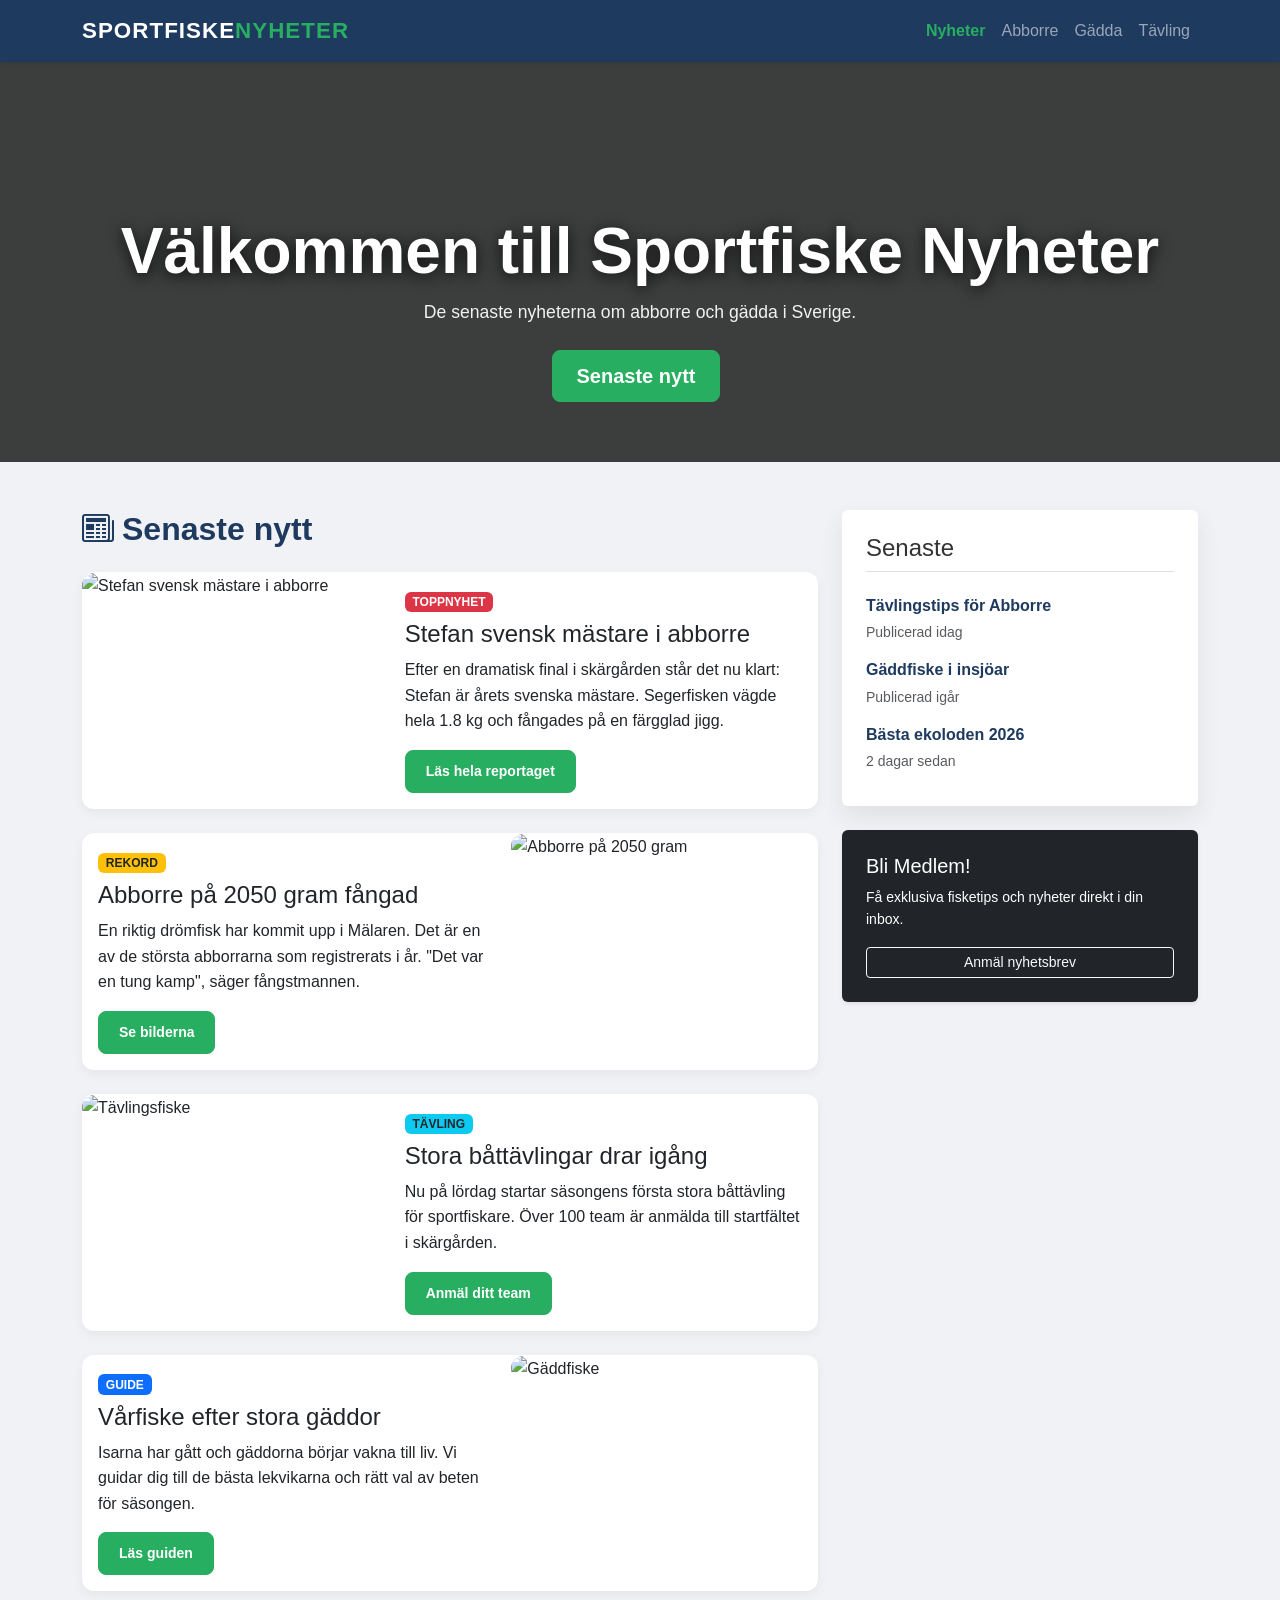
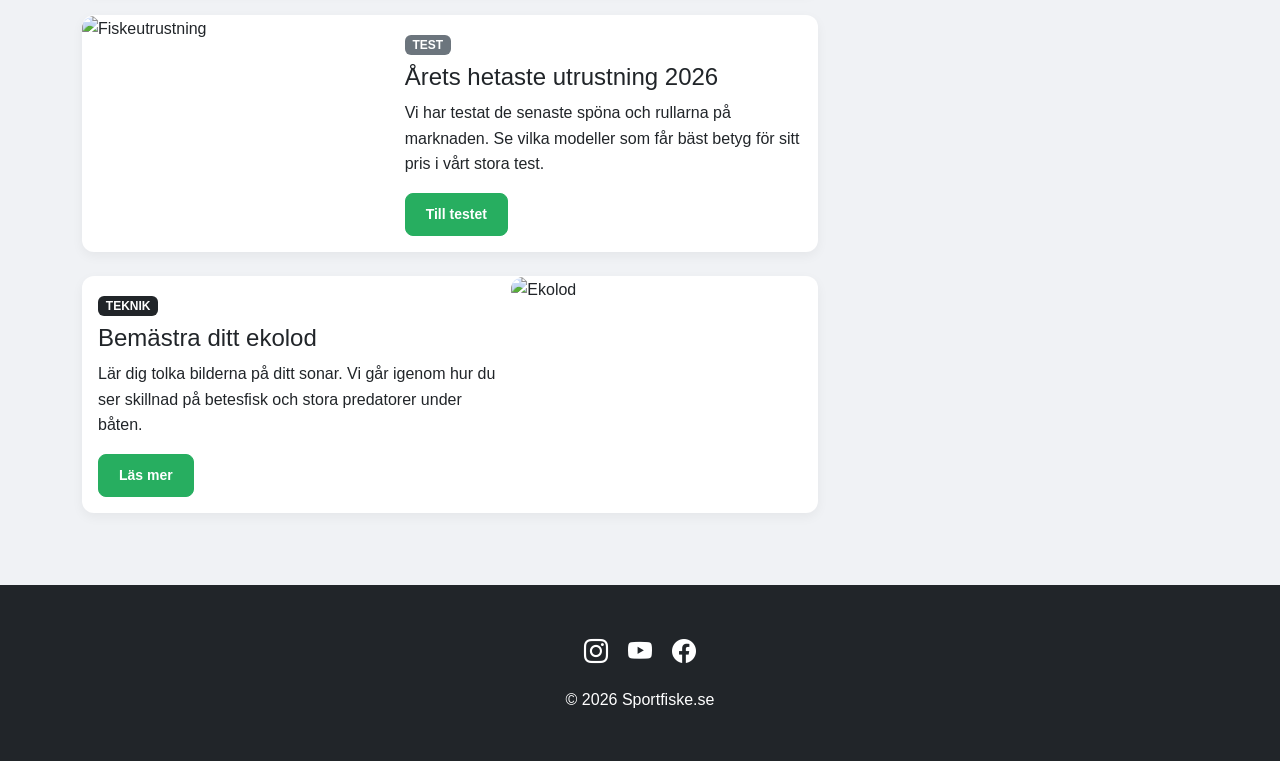
==== index.html @ 0c0eb172 "init project structure" ====
<!DOCTYPE html>
<html lang="sv">
<head>
    <meta charset="UTF-8">
    <meta name="viewport" content="width=device-width, initial-scale=1.0">
    <title>Sportfiske Nyheter - Abborre & Gädda</title>
    <!-- Bootstrap 5 CSS via CDN -->
    <link href="https://cdn.jsdelivr.net/npm/bootstrap@5.3.2/dist/css/bootstrap.min.css" rel="stylesheet">
    <!-- Bootstrap Icons via CDN -->
    <link rel="stylesheet" href="https://cdn.jsdelivr.net/npm/bootstrap-icons@1.11.1/font/bootstrap-icons.css">
    <!-- Custom CSS -->
    <link rel="stylesheet" href="styles.css">
</head>
<body>

    <!-- Navbar - Här har jag byggt navbaren med Bootstrap för att få den responsiv och snygg på alla skärmar -->
    <nav class="navbar navbar-expand-lg navbar-dark shadow-sm">
        <div class="container">
            <a class="navbar-brand logo-text" href="index.html">
                SPORTFISKE<span>NYHETER</span>
            </a>
            <button class="navbar-toggler" type="button" data-bs-toggle="collapse" data-bs-target="#navbarNav" aria-controls="navbarNav" aria-expanded="false" aria-label="Toggle navigation">
                <span class="navbar-toggler-icon"></span>
            </button>
            <div class="collapse navbar-collapse" id="navbarNav">
                <ul class="navbar-nav ms-auto">
                    <li class="nav-item">
                        <a class="nav-link active" aria-current="page" href="index.html">Nyheter</a>
                    </li>
                    <li class="nav-item">
                        <a class="nav-link" href="abborre.html">Abborre</a>
                    </li>
                    <li class="nav-item">
                        <a class="nav-link" href="gadda.html">Gädda</a>
                    </li>
                    <li class="nav-item">
                        <a class="nav-link" href="tavling.html">Tävling</a>
                    </li>
                </ul>
            </div>
        </div>
    </nav>

    <!-- Hero-sektionen - Jag använder en overlay här för att texten ska synas bra mot bakgrundsbilden -->
    <header class="hero-section text-center">
        <div class="container">
            <h1 class="display-3">Välkommen till Sportfiske Nyheter</h1>
            <p>De senaste nyheterna om abborre och gädda i Sverige.</p>
            <div class="mt-4">
                <a href="#nyheter" class="btn btn-success btn-lg px-4 me-md-2">Senaste nytt</a>
            </div>
        </div>
    </header>

    <!-- Main Content & Sidebar - Här använder jag Bootstrap grid för att dela upp sidan i en huvuddel och en sidebar -->
    <div class="container my-5">
        <div class="row">
            <!-- Main Content (Left) -->
            <main class="col-lg-8" id="nyheter">
                <h2 class="mb-4"><i class="bi bi-newspaper me-2"></i>Senaste nytt</h2>
                
                <!-- Artikel 1: Stefan - Här använder jag Bootstrap cards för att visa nyheter på ett snyggt sätt -->
                <article class="card mb-4 overflow-hidden position-relative">
                    <div class="row g-0">
                        <div class="col-md-5">
                            <img src="abborredubbel.jpeg" class="img-fluid rounded h-100 object-fit-cover w-100" alt="Stefan svensk mästare i abborre">
                        </div>
                        <div class="col-md-7">
                            <div class="card-body">
                                <span class="badge bg-danger mb-2">TOPPNYHET</span>
                                <h3 class="card-title h4">Stefan svensk mästare i abborre</h3>
                                <p class="card-text">Efter en dramatisk final i skärgården står det nu klart: Stefan är årets svenska mästare. Segerfisken vägde hela 1.8 kg och fångades på en färgglad jigg.</p>
                                <a href="abborre.html" class="btn btn-success btn-sm stretched-link">Läs hela reportaget</a>
                            </div>
                        </div>
                    </div>
                </article>

                <!-- Artikel 2: Rekordabborre -->
                <article class="card mb-4 overflow-hidden position-relative">
                    <div class="row g-0 flex-md-row-reverse">
                        <div class="col-md-5">
                            <img src="abborre.jpg" class="img-fluid rounded h-100 object-fit-cover w-100" alt="Abborre på 2050 gram">
                        </div>
                        <div class="col-md-7">
                            <div class="card-body">
                                <span class="badge bg-warning text-dark mb-2">REKORD</span>
                                <h3 class="card-title h4">Abborre på 2050 gram fångad</h3>
                                <p class="card-text">En riktig drömfisk har kommit upp i Mälaren. Det är en av de största abborrarna som registrerats i år. "Det var en tung kamp", säger fångstmannen.</p>
                                <a href="rekord-abborre.html" class="btn btn-success btn-sm stretched-link">Se bilderna</a>
                            </div>
                        </div>
                    </div>
                </article>

                <!-- Artikel 3: Tävling -->
                <article class="card mb-4 overflow-hidden position-relative">
                    <div class="row g-0">
                        <div class="col-md-5">
                            <img src="boatcompetion.jpeg" class="img-fluid rounded h-100 object-fit-cover w-100" alt="Tävlingsfiske">
                        </div>
                        <div class="col-md-7">
                            <div class="card-body">
                                <span class="badge bg-info text-dark mb-2">TÄVLING</span>
                                <h3 class="card-title h4">Stora båttävlingar drar igång</h3>
                                <p class="card-text">Nu på lördag startar säsongens första stora båttävling för sportfiskare. Över 100 team är anmälda till startfältet i skärgården.</p>
                                <a href="tavling-artikel.html" class="btn btn-success btn-sm stretched-link">Anmäl ditt team</a>
                            </div>
                        </div>
                    </div>
                </article>

                <!-- Artikel 4: Gäddfiske -->
                <article class="card mb-4 overflow-hidden position-relative">
                    <div class="row g-0 flex-md-row-reverse">
                        <div class="col-md-5">
                            <img src="gadda.jpeg" class="img-fluid rounded h-100 object-fit-cover w-100" alt="Gäddfiske">
                        </div>
                        <div class="col-md-7">
                            <div class="card-body">
                                <span class="badge bg-primary mb-2">GUIDE</span>
                                <h3 class="card-title h4">Vårfiske efter stora gäddor</h3>
                                <p class="card-text">Isarna har gått och gäddorna börjar vakna till liv. Vi guidar dig till de bästa lekvikarna och rätt val av beten för säsongen.</p>
                                <a href="gadda.html" class="btn btn-success btn-sm stretched-link">Läs guiden</a>
                            </div>
                        </div>
                    </div>
                </article>

                <!-- Artikel 5: Utrustning -->
                <article class="card mb-4 overflow-hidden position-relative">
                    <div class="row g-0">
                        <div class="col-md-5">
                            <img src="rods.jpeg" class="img-fluid rounded h-100 object-fit-cover w-100" alt="Fiskeutrustning">
                        </div>
                        <div class="col-md-7">
                            <div class="card-body">
                                <span class="badge bg-secondary mb-2">TEST</span>
                                <h3 class="card-title h4">Årets hetaste utrustning 2026</h3>
                                <p class="card-text">Vi har testat de senaste spöna och rullarna på marknaden. Se vilka modeller som får bäst betyg för sitt pris i vårt stora test.</p>
                                <a href="utrustning.html" class="btn btn-success btn-sm stretched-link">Till testet</a>
                            </div>
                        </div>
                    </div>
                </article>

                <!-- Artikel 6: Ekolod -->
                <article class="card mb-4 overflow-hidden position-relative">
                    <div class="row g-0 flex-md-row-reverse">
                        <div class="col-md-5">
                            <img src="sonar.jpeg" class="img-fluid rounded h-100 object-fit-cover w-100" alt="Ekolod">
                        </div>
                        <div class="col-md-7">
                            <div class="card-body">
                                <span class="badge bg-dark mb-2">TEKNIK</span>
                                <h3 class="card-title h4">Bemästra ditt ekolod</h3>
                                <p class="card-text">Lär dig tolka bilderna på ditt sonar. Vi går igenom hur du ser skillnad på betesfisk och stora predatorer under båten.</p>
                                <a href="ekolod.html" class="btn btn-success btn-sm stretched-link">Läs mer</a>
                            </div>
                        </div>
                    </div>
                </article>

            </main>

            <!-- Sidebar (Right) - En enkel sidebar med senaste nytt för att fylla ut sidan -->
            <aside class="col-lg-4">
                <div class="p-4 bg-white rounded">
                    <h3 class="h4 mb-3 border-bottom pb-2">Senaste</h3>
                    <div class="list-group list-group-flush">
                        <a href="abborre.html" class="list-group-item list-group-item-action border-0 px-0">
                            <div class="d-flex w-100 justify-content-between">
                                <h6 class="mb-1">Tävlingstips för Abborre</h6>
                            </div>
                            <small class="text-muted">Publicerad idag</small>
                        </a>
                        <a href="gadda.html" class="list-group-item list-group-item-action border-0 px-0">
                            <div class="d-flex w-100 justify-content-between">
                                <h6 class="mb-1">Gäddfiske i insjöar</h6>
                            </div>
                            <small class="text-muted">Publicerad igår</small>
                        </a>
                        <a href="ekolod.html" class="list-group-item list-group-item-action border-0 px-0">
                            <div class="d-flex w-100 justify-content-between">
                                <h6 class="mb-1">Bästa ekoloden 2026</h6>
                            </div>
                            <small class="text-muted">2 dagar sedan</small>
                        </a>
                    </div>
                </div>

                <!-- Extra Sidebar Box -->
                <div class="mt-4 p-4 bg-dark text-white rounded shadow-sm">
                    <h4 class="h5">Bli Medlem!</h4>
                    <p class="small">Få exklusiva fisketips och nyheter direkt i din inbox.</p>
                    <button class="btn btn-outline-light btn-sm w-100">Anmäl nyhetsbrev</button>
                </div>
            </aside>
        </div>
    </div>

    <!-- Footer - En enkel mörk footer med sociala ikoner som jag lagt till på alla sidor -->
    <footer class="bg-dark text-white py-5 text-center mt-5">
        <div class="container">
            <div class="mb-3">
                <a href="#" class="text-white me-3 text-decoration-none"><i class="bi bi-instagram fs-4"></i></a>
                <a href="#" class="text-white me-3 text-decoration-none"><i class="bi bi-youtube fs-4"></i></a>
                <a href="#" class="text-white text-decoration-none"><i class="bi bi-facebook fs-4"></i></a>
            </div>
            <p class="mb-0">&copy; 2026 Sportfiske.se</p>
        </div>
    </footer>

    <!-- Bootstrap 5 JS via CDN -->
    <script src="https://cdn.jsdelivr.net/npm/bootstrap@5.3.2/dist/js/bootstrap.bundle.min.js"></script>
</body>
</html>
---- styles.css ----
/* Custom styles for Sportfiske Nyheter */

body {
    font-family: 'Segoe UI', Roboto, Helvetica, Arial, sans-serif;
    background-color: #f0f2f5;
    color: #333;
    line-height: 1.6;
}

/* Den här färgen valde jag för att den känns seriös och passar sportfiske-temat */
h1, h2, h3, h4, h5, h6 {
    font-weight: 700;
    color: #1E3A5F;
}

.logo-text {
    font-weight: 800;
    font-size: 1.4rem;
    letter-spacing: 1px;
    color: white;
}

.logo-text span {
    color: #27ae60;
}

section {
    margin-bottom: 40px;
}

/* Jag valde en gradient här för att navbaren ska kännas lite modernare */
.navbar {
    background: #1E3A5F;
    box-shadow: 0 4px 15px rgba(0,0,0,0.2);
}

.navbar-brand {
    font-weight: 700;
    letter-spacing: 1px;
}

.nav-link {
    transition: 0.2s;
}

.nav-link:hover {
    color: #27ae60 !important;
}

.nav-link.active {
    color: #27ae60 !important;
    font-weight: 600;
}

/* Här fixar jag så att texten i hero-sektionen alltid hamnar längst ner i bilden */
.hero-section {
    position: relative;
    background: url('abborre.jpg');
    background-size: cover;
    background-position: center;
    color: white;
    height: 400px;
    display: flex;
    align-items: flex-end;
    padding-bottom: 60px;
    margin-bottom: 0;
}

.hero-section::before {
    content: "";
    position: absolute;
    inset: 0;
    background: rgba(0,0,0,0.75); /* starkare än tidigare */
}

.hero-section .container {
    position: relative;
    z-index: 2;
}

.hero-section h1 {
    color: #ffffff;
    font-weight: 800;
    text-shadow: 0 3px 15px rgba(0,0,0,0.8);
}

.hero-section p {
    color: #f1f1f1;
    font-size: 1.1rem;
}

.object-fit-cover {
    object-fit: cover;
}

/* Förbättrade cards */
.card {
    border-radius: 12px;
    border: none;
    box-shadow: 0 4px 12px rgba(0,0,0,0.05);
    transition: all 0.3s ease;
}

/* Här sätter jag lite hover-effekt på cards för att få mer liv i sidan när man hovrar */
.card:hover {
    transform: translateY(-6px);
    box-shadow: 0 15px 30px rgba(0,0,0,0.15);
    cursor: pointer;
}

/* Sidebar styling */
aside .bg-white, aside .card {
    box-shadow: 0 10px 25px rgba(0,0,0,0.08) !important;
}

/* Custom button color to match fishing theme */
/* Den här gröna färgen använder jag för alla knappar för att matcha accentfärgen i loggan */
.btn-success {
    background-color: #27ae60;
    border-color: #27ae60;
    padding: 10px 20px;
    font-weight: 600;
    border-radius: 8px;
    transition: all 0.2s ease;
}

.btn-success:hover {
    background-color: #219150;
    border-color: #219150;
    transform: scale(1.02);
}

/* Bildjusteringar */
.img-fluid.rounded {
    border-radius: 12px !important;
}
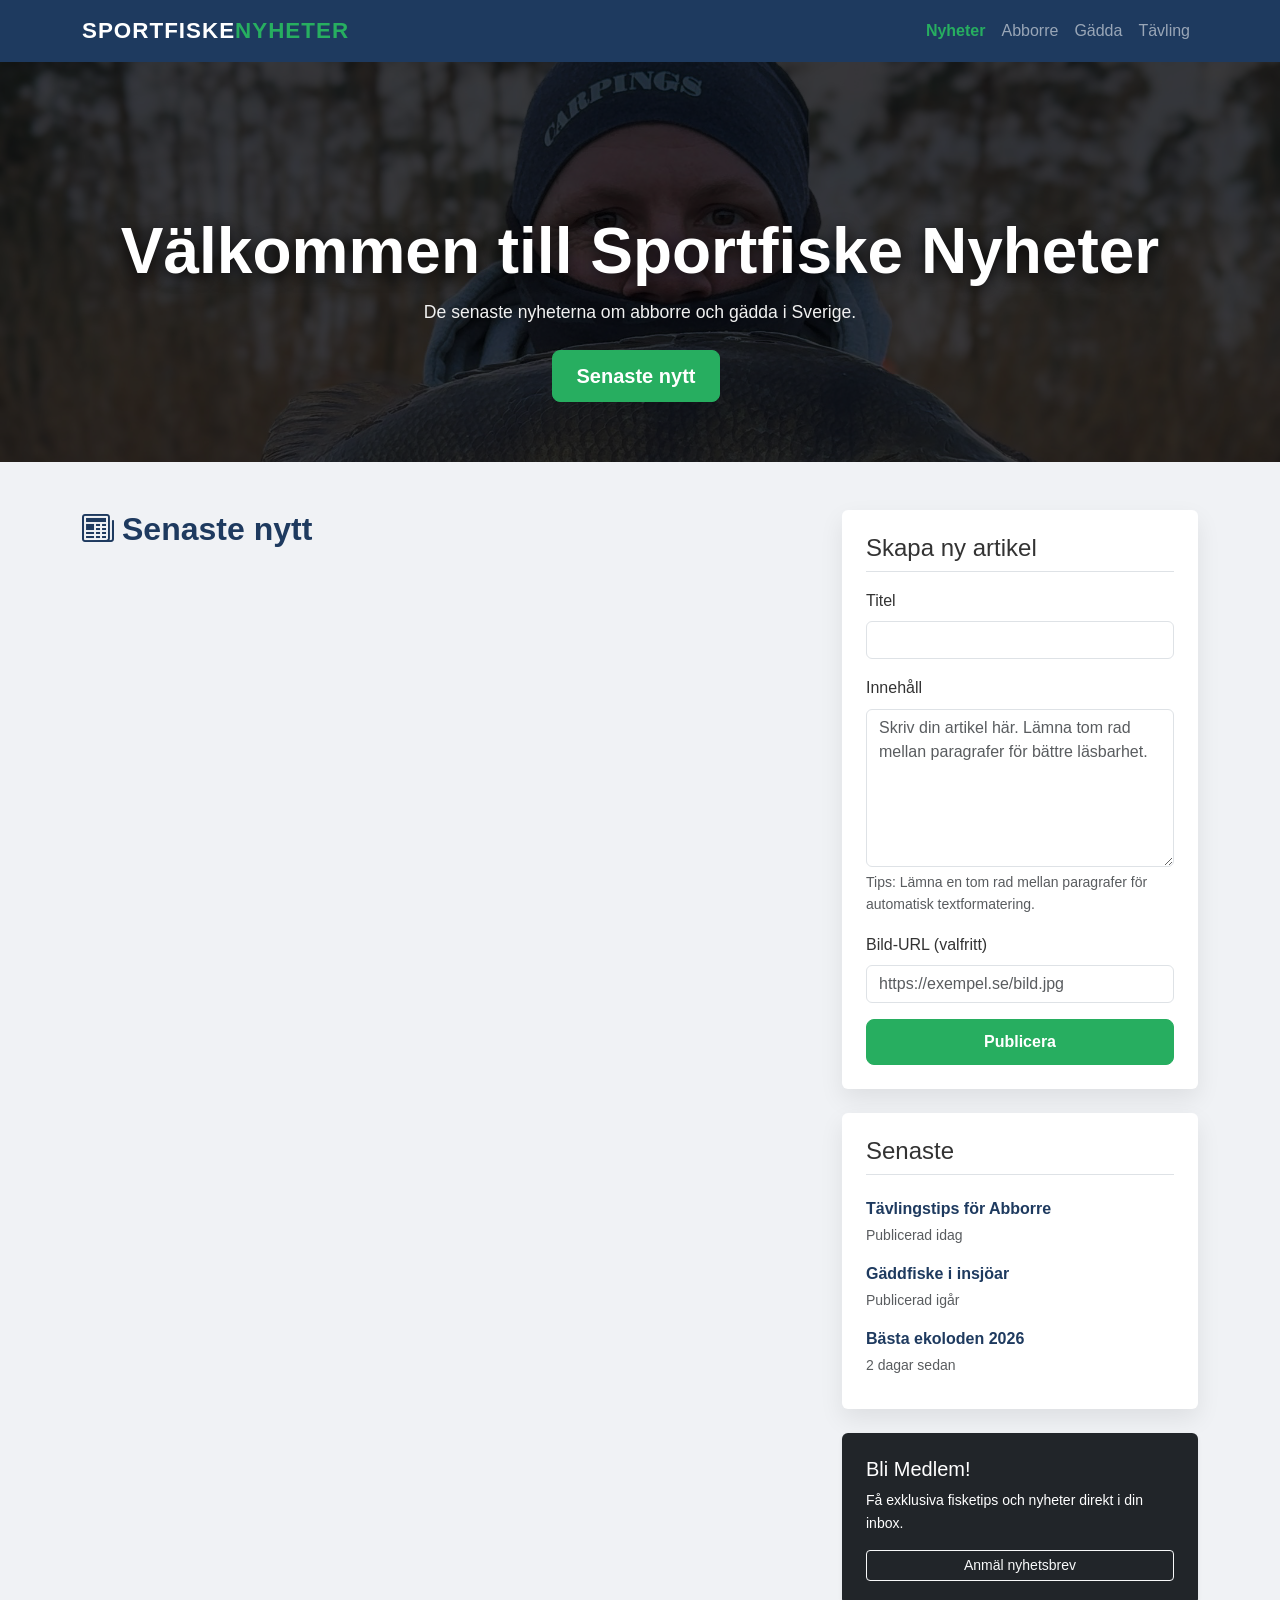
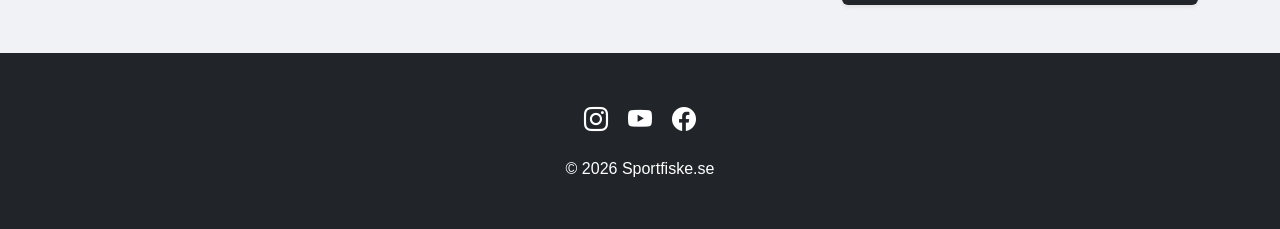
==== commit 40fae67d: "Lade till huvudsidan för sportfiske nyheter" ====
--- a/index.html
+++ b/index.html
@@ -59,112 +59,35 @@
             <main class="col-lg-8" id="nyheter">
                 <h2 class="mb-4"><i class="bi bi-newspaper me-2"></i>Senaste nytt</h2>
                 
-                <!-- Artikel 1: Stefan - Här använder jag Bootstrap cards för att visa nyheter på ett snyggt sätt -->
-                <article class="card mb-4 overflow-hidden position-relative">
-                    <div class="row g-0">
-                        <div class="col-md-5">
-                            <img src="abborredubbel.jpeg" class="img-fluid rounded h-100 object-fit-cover w-100" alt="Stefan svensk mästare i abborre">
-                        </div>
-                        <div class="col-md-7">
-                            <div class="card-body">
-                                <span class="badge bg-danger mb-2">TOPPNYHET</span>
-                                <h3 class="card-title h4">Stefan svensk mästare i abborre</h3>
-                                <p class="card-text">Efter en dramatisk final i skärgården står det nu klart: Stefan är årets svenska mästare. Segerfisken vägde hela 1.8 kg och fångades på en färgglad jigg.</p>
-                                <a href="abborre.html" class="btn btn-success btn-sm stretched-link">Läs hela reportaget</a>
-                            </div>
-                        </div>
-                    </div>
-                </article>
-
-                <!-- Artikel 2: Rekordabborre -->
-                <article class="card mb-4 overflow-hidden position-relative">
-                    <div class="row g-0 flex-md-row-reverse">
-                        <div class="col-md-5">
-                            <img src="abborre.jpg" class="img-fluid rounded h-100 object-fit-cover w-100" alt="Abborre på 2050 gram">
-                        </div>
-                        <div class="col-md-7">
-                            <div class="card-body">
-                                <span class="badge bg-warning text-dark mb-2">REKORD</span>
-                                <h3 class="card-title h4">Abborre på 2050 gram fångad</h3>
-                                <p class="card-text">En riktig drömfisk har kommit upp i Mälaren. Det är en av de största abborrarna som registrerats i år. "Det var en tung kamp", säger fångstmannen.</p>
-                                <a href="rekord-abborre.html" class="btn btn-success btn-sm stretched-link">Se bilderna</a>
-                            </div>
-                        </div>
-                    </div>
-                </article>
-
-                <!-- Artikel 3: Tävling -->
-                <article class="card mb-4 overflow-hidden position-relative">
-                    <div class="row g-0">
-                        <div class="col-md-5">
-                            <img src="boatcompetion.jpeg" class="img-fluid rounded h-100 object-fit-cover w-100" alt="Tävlingsfiske">
-                        </div>
-                        <div class="col-md-7">
-                            <div class="card-body">
-                                <span class="badge bg-info text-dark mb-2">TÄVLING</span>
-                                <h3 class="card-title h4">Stora båttävlingar drar igång</h3>
-                                <p class="card-text">Nu på lördag startar säsongens första stora båttävling för sportfiskare. Över 100 team är anmälda till startfältet i skärgården.</p>
-                                <a href="tavling-artikel.html" class="btn btn-success btn-sm stretched-link">Anmäl ditt team</a>
-                            </div>
-                        </div>
-                    </div>
-                </article>
-
-                <!-- Artikel 4: Gäddfiske -->
-                <article class="card mb-4 overflow-hidden position-relative">
-                    <div class="row g-0 flex-md-row-reverse">
-                        <div class="col-md-5">
-                            <img src="gadda.jpeg" class="img-fluid rounded h-100 object-fit-cover w-100" alt="Gäddfiske">
-                        </div>
-                        <div class="col-md-7">
-                            <div class="card-body">
-                                <span class="badge bg-primary mb-2">GUIDE</span>
-                                <h3 class="card-title h4">Vårfiske efter stora gäddor</h3>
-                                <p class="card-text">Isarna har gått och gäddorna börjar vakna till liv. Vi guidar dig till de bästa lekvikarna och rätt val av beten för säsongen.</p>
-                                <a href="gadda.html" class="btn btn-success btn-sm stretched-link">Läs guiden</a>
-                            </div>
-                        </div>
-                    </div>
-                </article>
-
-                <!-- Artikel 5: Utrustning -->
-                <article class="card mb-4 overflow-hidden position-relative">
-                    <div class="row g-0">
-                        <div class="col-md-5">
-                            <img src="rods.jpeg" class="img-fluid rounded h-100 object-fit-cover w-100" alt="Fiskeutrustning">
-                        </div>
-                        <div class="col-md-7">
-                            <div class="card-body">
-                                <span class="badge bg-secondary mb-2">TEST</span>
-                                <h3 class="card-title h4">Årets hetaste utrustning 2026</h3>
-                                <p class="card-text">Vi har testat de senaste spöna och rullarna på marknaden. Se vilka modeller som får bäst betyg för sitt pris i vårt stora test.</p>
-                                <a href="utrustning.html" class="btn btn-success btn-sm stretched-link">Till testet</a>
-                            </div>
-                        </div>
-                    </div>
-                </article>
-
-                <!-- Artikel 6: Ekolod -->
-                <article class="card mb-4 overflow-hidden position-relative">
-                    <div class="row g-0 flex-md-row-reverse">
-                        <div class="col-md-5">
-                            <img src="sonar.jpeg" class="img-fluid rounded h-100 object-fit-cover w-100" alt="Ekolod">
-                        </div>
-                        <div class="col-md-7">
-                            <div class="card-body">
-                                <span class="badge bg-dark mb-2">TEKNIK</span>
-                                <h3 class="card-title h4">Bemästra ditt ekolod</h3>
-                                <p class="card-text">Lär dig tolka bilderna på ditt sonar. Vi går igenom hur du ser skillnad på betesfisk och stora predatorer under båten.</p>
-                                <a href="ekolod.html" class="btn btn-success btn-sm stretched-link">Läs mer</a>
-                            </div>
-                        </div>
-                    </div>
-                </article>
+                <div id="articles-container">
+                    <!-- Artiklar laddas dynamiskt här -->
+                </div>
 
             </main>
 
             <!-- Sidebar (Right) - En enkel sidebar med senaste nytt för att fylla ut sidan -->
             <aside class="col-lg-4">
+                <!-- Skapa ny artikel -->
+                <div class="p-4 bg-white rounded mb-4">
+                    <h3 class="h4 mb-3 border-bottom pb-2">Skapa ny artikel</h3>
+                    <form id="article-form">
+                        <div class="mb-3">
+                            <label for="article-title-input" class="form-label">Titel</label>
+                            <input type="text" class="form-control" id="article-title-input" required>
+                        </div>
+                        <div class="mb-3">
+                            <label for="article-content-input" class="form-label">Innehåll</label>
+                            <textarea class="form-control" id="article-content-input" rows="6" required placeholder="Skriv din artikel här. Lämna tom rad mellan paragrafer för bättre läsbarhet."></textarea>
+                            <div class="form-text">Tips: Lämna en tom rad mellan paragrafer för automatisk textformatering.</div>
+                        </div>
+                        <div class="mb-3">
+                            <label for="article-image-input" class="form-label">Bild-URL (valfritt)</label>
+                            <input type="url" class="form-control" id="article-image-input" placeholder="https://exempel.se/bild.jpg">
+                        </div>
+                        <button type="submit" class="btn btn-success w-100">Publicera</button>
+                    </form>
+                </div>
+
                 <div class="p-4 bg-white rounded">
                     <h3 class="h4 mb-3 border-bottom pb-2">Senaste</h3>
                     <div class="list-group list-group-flush">
@@ -199,6 +122,9 @@
         </div>
     </div>
 
+    <!-- Toast container -->
+    <div id="toast-container" class="toast-container position-fixed top-0 end-0 p-3"></div>
+
     <!-- Footer - En enkel mörk footer med sociala ikoner som jag lagt till på alla sidor -->
     <footer class="bg-dark text-white py-5 text-center mt-5">
         <div class="container">
@@ -213,5 +139,7 @@
 
     <!-- Bootstrap 5 JS via CDN -->
     <script src="https://cdn.jsdelivr.net/npm/bootstrap@5.3.2/dist/js/bootstrap.bundle.min.js"></script>
+    <!-- Custom JS -->
+    <script src="script.js"></script>
 </body>
 </html>
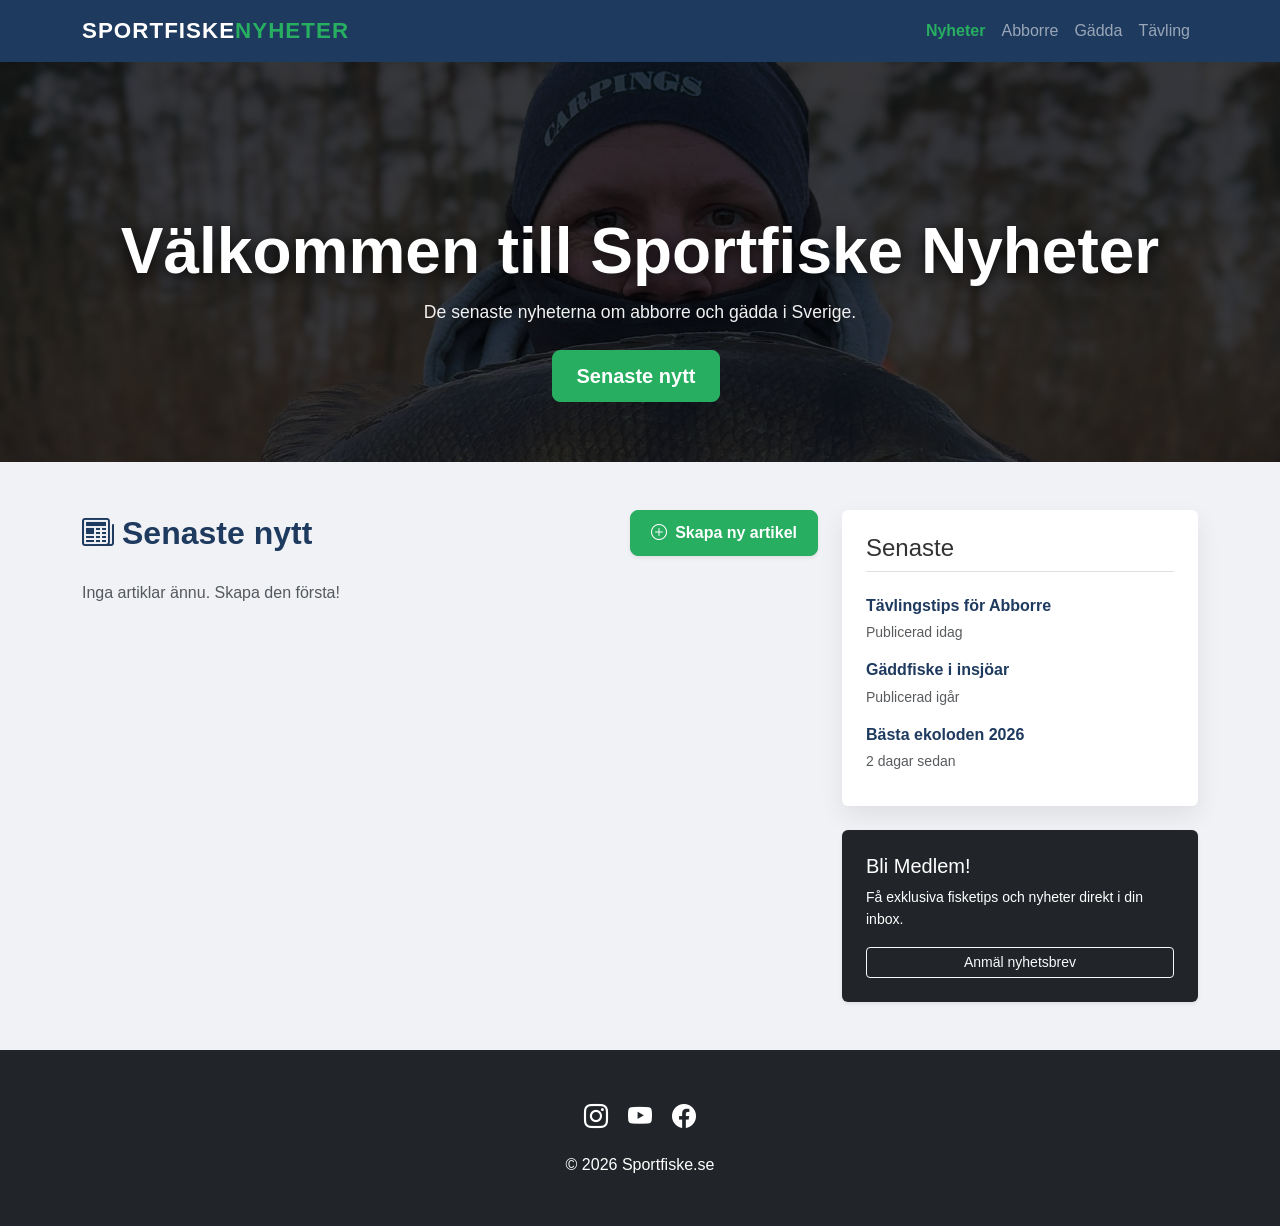
==== commit c135f0df: "Lagt till funktionalitet för att spara artiklar till local storage och tagit bort statiska nyheter" ====
--- a/index.html
+++ b/index.html
@@ -57,37 +57,55 @@
         <div class="row">
             <!-- Main Content (Left) -->
             <main class="col-lg-8" id="nyheter">
-                <h2 class="mb-4"><i class="bi bi-newspaper me-2"></i>Senaste nytt</h2>
-                
-                <div id="articles-container">
-                    <!-- Artiklar laddas dynamiskt här -->
+                <!-- Knapp för att öppna modal för ny artikel -->
+                <div class="d-flex justify-content-between align-items-center mb-4">
+                    <h2 class="mb-0"><i class="bi bi-newspaper me-2"></i>Senaste nytt</h2>
+                    <button type="button" class="btn btn-success shadow-sm" data-bs-toggle="modal" data-bs-target="#createArticleModal">
+                        <i class="bi bi-plus-circle me-2"></i>Skapa ny artikel
+                    </button>
                 </div>
 
+                <!-- Modal för att skapa ny artikel -->
+                <div class="modal fade" id="createArticleModal" tabindex="-1" aria-labelledby="createArticleModalLabel" aria-hidden="true">
+                    <div class="modal-dialog modal-lg">
+                        <div class="modal-content">
+                            <div class="modal-header bg-success text-white">
+                                <h5 class="modal-title" id="createArticleModalLabel"><i class="bi bi-plus-circle me-2"></i>Skapa ny nyhetsartikel</h5>
+                                <button type="button" class="btn-close btn-close-white" data-bs-dismiss="modal" aria-label="Close"></button>
+                            </div>
+                            <div class="modal-body">
+                                <form id="article-form">
+                                    <div class="mb-3">
+                                        <label for="article-title-input" class="form-label">Titel</label>
+                                        <input type="text" class="form-control" id="article-title-input" placeholder="Ange artikelns titel" required>
+                                    </div>
+                                    <div class="mb-3">
+                                        <label for="article-image-input" class="form-label">Bild-URL (valfritt)</label>
+                                        <input type="url" class="form-control" id="article-image-input" placeholder="https://exempel.se/bild.jpg">
+                                        <div class="form-text">Tips: Använd bilder som finns i mappen, t.ex. <code>gadda.jpeg</code> eller <code>abborre.jpg</code></div>
+                                    </div>
+                                    <div class="mb-3">
+                                        <label for="article-content-input" class="form-label">Innehåll</label>
+                                        <textarea class="form-control" id="article-content-input" rows="6" placeholder="Skriv artikelns innehåll här..." required></textarea>
+                                    </div>
+                                    <div class="text-end">
+                                        <button type="button" class="btn btn-secondary me-2" data-bs-dismiss="modal">Avbryt</button>
+                                        <button type="submit" class="btn btn-success px-4">Spara artikel</button>
+                                    </div>
+                                </form>
+                            </div>
+                        </div>
+                    </div>
+                </div>
+
+                <div id="articles-container">
+                    <!-- Dynamiska artiklar från localStorage laddas här -->
+                </div>
+                
             </main>
 
             <!-- Sidebar (Right) - En enkel sidebar med senaste nytt för att fylla ut sidan -->
             <aside class="col-lg-4">
-                <!-- Skapa ny artikel -->
-                <div class="p-4 bg-white rounded mb-4">
-                    <h3 class="h4 mb-3 border-bottom pb-2">Skapa ny artikel</h3>
-                    <form id="article-form">
-                        <div class="mb-3">
-                            <label for="article-title-input" class="form-label">Titel</label>
-                            <input type="text" class="form-control" id="article-title-input" required>
-                        </div>
-                        <div class="mb-3">
-                            <label for="article-content-input" class="form-label">Innehåll</label>
-                            <textarea class="form-control" id="article-content-input" rows="6" required placeholder="Skriv din artikel här. Lämna tom rad mellan paragrafer för bättre läsbarhet."></textarea>
-                            <div class="form-text">Tips: Lämna en tom rad mellan paragrafer för automatisk textformatering.</div>
-                        </div>
-                        <div class="mb-3">
-                            <label for="article-image-input" class="form-label">Bild-URL (valfritt)</label>
-                            <input type="url" class="form-control" id="article-image-input" placeholder="https://exempel.se/bild.jpg">
-                        </div>
-                        <button type="submit" class="btn btn-success w-100">Publicera</button>
-                    </form>
-                </div>
-
                 <div class="p-4 bg-white rounded">
                     <h3 class="h4 mb-3 border-bottom pb-2">Senaste</h3>
                     <div class="list-group list-group-flush">
@@ -116,14 +134,11 @@
                 <div class="mt-4 p-4 bg-dark text-white rounded shadow-sm">
                     <h4 class="h5">Bli Medlem!</h4>
                     <p class="small">Få exklusiva fisketips och nyheter direkt i din inbox.</p>
-                    <button class="btn btn-outline-light btn-sm w-100">Anmäl nyhetsbrev</button>
+                    <button class="btn btn-outline-light btn-sm w-100" onclick="showToast('Tack för din anmälan! Du får vårt nästa nyhetsbrev.')">Anmäl nyhetsbrev</button>
                 </div>
             </aside>
         </div>
     </div>
-
-    <!-- Toast container -->
-    <div id="toast-container" class="toast-container position-fixed top-0 end-0 p-3"></div>
 
     <!-- Footer - En enkel mörk footer med sociala ikoner som jag lagt till på alla sidor -->
     <footer class="bg-dark text-white py-5 text-center mt-5">
@@ -137,6 +152,9 @@
         </div>
     </footer>
 
+    <!-- Toast container -->
+    <div id="toast-container" class="toast-container position-fixed top-0 end-0 p-3"></div>
+
     <!-- Bootstrap 5 JS via CDN -->
     <script src="https://cdn.jsdelivr.net/npm/bootstrap@5.3.2/dist/js/bootstrap.bundle.min.js"></script>
     <!-- Custom JS -->
--- a/styles.css
+++ b/styles.css
@@ -134,3 +134,61 @@
 .img-fluid.rounded {
     border-radius: 12px !important;
 }
+
+/* Förbättrad textläsbarhet för artiklar */
+.article-content {
+    line-height: 1.8;
+    font-size: 1.1rem;
+}
+
+.article-content p {
+    margin-bottom: 1.5rem;
+    text-align: justify;
+}
+
+.article-content p:last-child {
+    margin-bottom: 0;
+}
+
+/* Förhandsvisning av artiklar */
+.card-text {
+    line-height: 1.6;
+    margin-bottom: 1rem;
+}
+
+/* Kommentarer styling */
+.comment-text {
+    line-height: 1.6;
+    margin-bottom: 0.5rem;
+}
+
+/* Bättre spacing för formulär */
+.form-label {
+    font-weight: 600;
+    margin-bottom: 0.5rem;
+}
+
+.form-control {
+    border-radius: 8px;
+    border: 2px solid #e9ecef;
+    padding: 12px 16px;
+    font-size: 1rem;
+    line-height: 1.5;
+}
+
+.form-control:focus {
+    border-color: #27ae60;
+    box-shadow: 0 0 0 0.2rem rgba(39, 174, 96, 0.25);
+}
+
+/* Responsiv textjustering */
+@media (max-width: 768px) {
+    .article-content {
+        font-size: 1rem;
+        line-height: 1.7;
+    }
+    
+    .article-content p {
+        margin-bottom: 1.2rem;
+    }
+}
